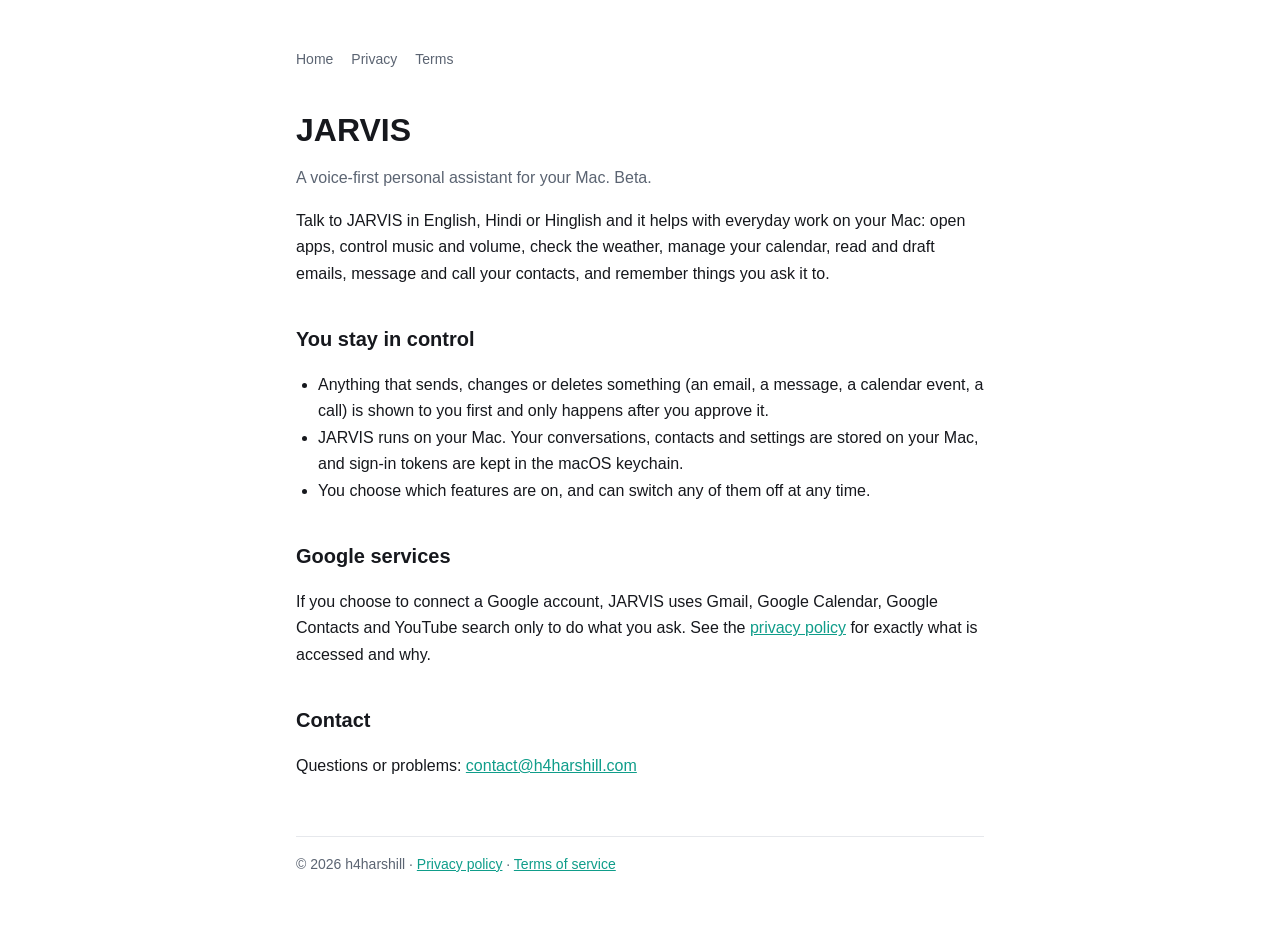
==== index.html @ 504633dd "Add files via upload" ====
<!doctype html>
<html lang="en">
<head>
  <meta charset="utf-8">
  <meta name="viewport" content="width=device-width, initial-scale=1">
  <title>JARVIS — voice assistant for Mac</title>
  <meta name="description" content="JARVIS is a voice-first personal assistant for macOS that speaks English, Hindi and Hinglish.">
  <link rel="stylesheet" href="style.css">
</head>
<body>
<main>
  <nav><a href="./">Home</a><a href="privacy.html">Privacy</a><a href="terms.html">Terms</a></nav>

  <h1>JARVIS</h1>
  <p class="muted">A voice-first personal assistant for your Mac. Beta.</p>

  <p>Talk to JARVIS in English, Hindi or Hinglish and it helps with everyday work on your
  Mac: open apps, control music and volume, check the weather, manage your calendar, read and
  draft emails, message and call your contacts, and remember things you ask it to.</p>

  <h2>You stay in control</h2>
  <ul>
    <li>Anything that sends, changes or deletes something (an email, a message, a calendar
      event, a call) is shown to you first and only happens after you approve it.</li>
    <li>JARVIS runs on your Mac. Your conversations, contacts and settings are stored on your
      Mac, and sign-in tokens are kept in the macOS keychain.</li>
    <li>You choose which features are on, and can switch any of them off at any time.</li>
  </ul>

  <h2>Google services</h2>
  <p>If you choose to connect a Google account, JARVIS uses Gmail, Google Calendar, Google
  Contacts and YouTube search only to do what you ask. See the
  <a href="privacy.html">privacy policy</a> for exactly what is accessed and why.</p>

  <h2>Contact</h2>
  <p>Questions or problems: <a href="mailto:contact@h4harshill.com">contact@h4harshill.com</a></p>

  <footer>© 2026 h4harshill · <a href="privacy.html">Privacy policy</a> · <a href="terms.html">Terms of service</a></footer>
</main>
</body>
</html>
---- style.css ----
:root {
  --bg: #ffffff;
  --text: #16181d;
  --muted: #5b6472;
  --line: #e6e8ec;
  --accent: #0f9d8a;
}
@media (prefers-color-scheme: dark) {
  :root {
    --bg: #0b0e13;
    --text: #e9eef6;
    --muted: #9aa7ba;
    --line: #1f2530;
    --accent: #5eead4;
  }
}
* { box-sizing: border-box; }
body {
  margin: 0;
  background: var(--bg);
  color: var(--text);
  font: 16px/1.65 -apple-system, BlinkMacSystemFont, "Segoe UI", Roboto, sans-serif;
}
main { max-width: 720px; margin: 0 auto; padding: 48px 16px 64px; }
nav { display: flex; gap: 18px; font-size: 14px; margin-bottom: 40px; }
nav a { color: var(--muted); text-decoration: none; }
nav a:hover, a { color: var(--accent); }
h1 { font-size: 32px; line-height: 1.2; margin: 0 0 8px; }
h2 { font-size: 20px; margin: 36px 0 8px; }
p, li { color: var(--text); }
.muted { color: var(--muted); }
ul { padding-left: 22px; }
footer { margin-top: 56px; padding-top: 16px; border-top: 1px solid var(--line); font-size: 14px; color: var(--muted); }
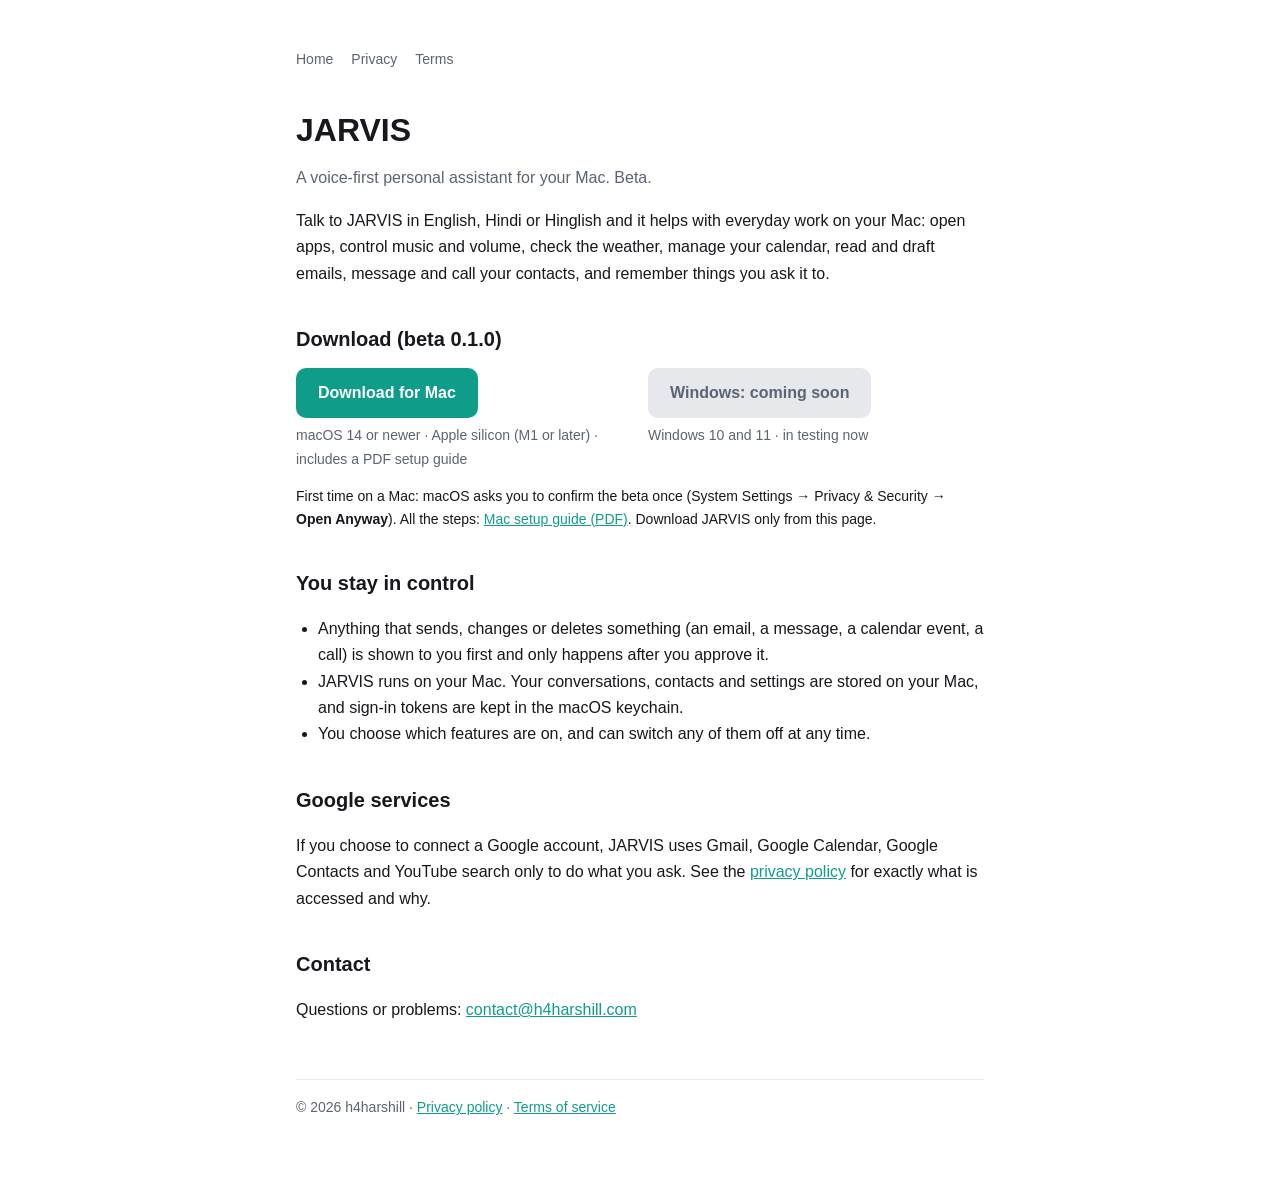
==== commit 3bbe6a47: "Download for Mac button and Mac setup guide" ====
--- a/index.html
+++ b/index.html
@@ -3,8 +3,8 @@
 <head>
   <meta charset="utf-8">
   <meta name="viewport" content="width=device-width, initial-scale=1">
-  <title>JARVIS — voice assistant for Mac</title>
-  <meta name="description" content="JARVIS is a voice-first personal assistant for macOS that speaks English, Hindi and Hinglish.">
+  <title>JARVIS — voice assistant for your computer</title>
+  <meta name="description" content="JARVIS is a voice-first personal assistant for Mac (Windows soon) that speaks English, Hindi and Hinglish.">
   <link rel="stylesheet" href="style.css">
 </head>
 <body>
@@ -17,6 +17,21 @@
   <p>Talk to JARVIS in English, Hindi or Hinglish and it helps with everyday work on your
   Mac: open apps, control music and volume, check the weather, manage your calendar, read and
   draft emails, message and call your contacts, and remember things you ask it to.</p>
+
+  <h2 id="download">Download (beta 0.1.0)</h2>
+  <div class="downloads">
+    <div class="dl">
+      <a class="button" href="https://github.com/h4harshill/jarvis/releases/download/v0.1.0/JARVIS-0.1.0-Mac.zip">Download for Mac</a>
+      <p class="muted small">macOS 14 or newer · Apple silicon (M1 or later) · includes a PDF setup guide</p>
+    </div>
+    <div class="dl">
+      <span class="button disabled">Windows: coming soon</span>
+      <p class="muted small">Windows 10 and 11 · in testing now</p>
+    </div>
+  </div>
+  <p class="small">First time on a Mac: macOS asks you to confirm the beta once (System Settings →
+  Privacy &amp; Security → <b>Open Anyway</b>). All the steps:
+  <a href="setup-guide-mac.pdf">Mac setup guide (PDF)</a>. Download JARVIS only from this page.</p>
 
   <h2>You stay in control</h2>
   <ul>
--- a/style.css
+++ b/style.css
@@ -31,3 +31,11 @@
 .muted { color: var(--muted); }
 ul { padding-left: 22px; }
 footer { margin-top: 56px; padding-top: 16px; border-top: 1px solid var(--line); font-size: 14px; color: var(--muted); }
+.small { font-size: 14px; }
+.downloads { display: flex; flex-wrap: wrap; gap: 16px; margin: 12px 0; }
+.dl { flex: 1 1 260px; }
+.button { display: inline-block; padding: 12px 22px; border-radius: 10px; background: var(--accent);
+  color: var(--bg) !important; font-weight: 600; text-decoration: none; }
+.button:hover { filter: brightness(1.08); }
+.button.disabled { background: var(--line); color: var(--muted) !important; cursor: default; filter: none; }
+.dl p { margin: 6px 0 0; }
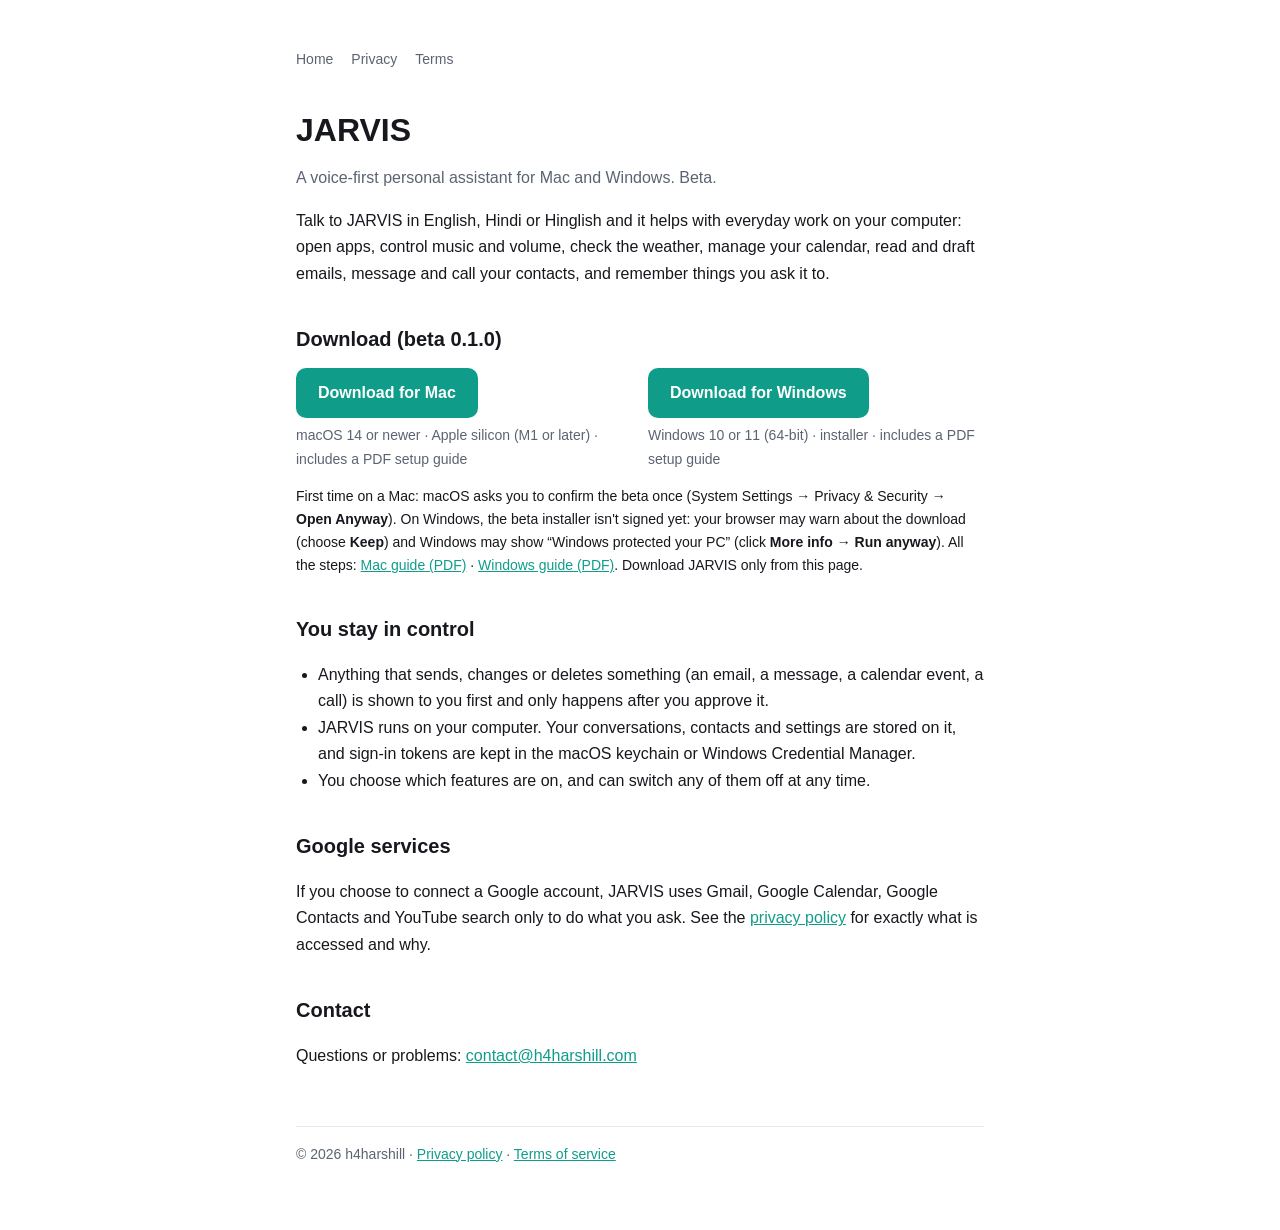
==== commit 25e48e31: "Download for Windows, Windows guide; privacy and terms cover Windows" ====
--- a/index.html
+++ b/index.html
@@ -4,7 +4,7 @@
   <meta charset="utf-8">
   <meta name="viewport" content="width=device-width, initial-scale=1">
   <title>JARVIS — voice assistant for your computer</title>
-  <meta name="description" content="JARVIS is a voice-first personal assistant for Mac (Windows soon) that speaks English, Hindi and Hinglish.">
+  <meta name="description" content="JARVIS is a voice-first personal assistant for Mac and Windows that speaks English, Hindi and Hinglish.">
   <link rel="stylesheet" href="style.css">
 </head>
 <body>
@@ -12,10 +12,10 @@
   <nav><a href="./">Home</a><a href="privacy.html">Privacy</a><a href="terms.html">Terms</a></nav>
 
   <h1>JARVIS</h1>
-  <p class="muted">A voice-first personal assistant for your Mac. Beta.</p>
+  <p class="muted">A voice-first personal assistant for Mac and Windows. Beta.</p>
 
   <p>Talk to JARVIS in English, Hindi or Hinglish and it helps with everyday work on your
-  Mac: open apps, control music and volume, check the weather, manage your calendar, read and
+  computer: open apps, control music and volume, check the weather, manage your calendar, read and
   draft emails, message and call your contacts, and remember things you ask it to.</p>
 
   <h2 id="download">Download (beta 0.1.0)</h2>
@@ -25,20 +25,23 @@
       <p class="muted small">macOS 14 or newer · Apple silicon (M1 or later) · includes a PDF setup guide</p>
     </div>
     <div class="dl">
-      <span class="button disabled">Windows: coming soon</span>
-      <p class="muted small">Windows 10 and 11 · in testing now</p>
+      <a class="button" href="https://github.com/h4harshill/jarvis/releases/download/v0.1.0/JARVIS-0.1.0-Windows.zip">Download for Windows</a>
+      <p class="muted small">Windows 10 or 11 (64-bit) · installer · includes a PDF setup guide</p>
     </div>
   </div>
   <p class="small">First time on a Mac: macOS asks you to confirm the beta once (System Settings →
-  Privacy &amp; Security → <b>Open Anyway</b>). All the steps:
-  <a href="setup-guide-mac.pdf">Mac setup guide (PDF)</a>. Download JARVIS only from this page.</p>
+  Privacy &amp; Security → <b>Open Anyway</b>). On Windows, the beta installer isn't signed yet:
+  your browser may warn about the download (choose <b>Keep</b>) and Windows may show “Windows
+  protected your PC” (click <b>More info → Run anyway</b>). All the steps:
+  <a href="setup-guide-mac.pdf">Mac guide (PDF)</a> · <a href="setup-guide-windows.pdf">Windows guide (PDF)</a>.
+  Download JARVIS only from this page.</p>
 
   <h2>You stay in control</h2>
   <ul>
     <li>Anything that sends, changes or deletes something (an email, a message, a calendar
       event, a call) is shown to you first and only happens after you approve it.</li>
-    <li>JARVIS runs on your Mac. Your conversations, contacts and settings are stored on your
-      Mac, and sign-in tokens are kept in the macOS keychain.</li>
+    <li>JARVIS runs on your computer. Your conversations, contacts and settings are stored on it,
+      and sign-in tokens are kept in the macOS keychain or Windows Credential Manager.</li>
     <li>You choose which features are on, and can switch any of them off at any time.</li>
   </ul>
 
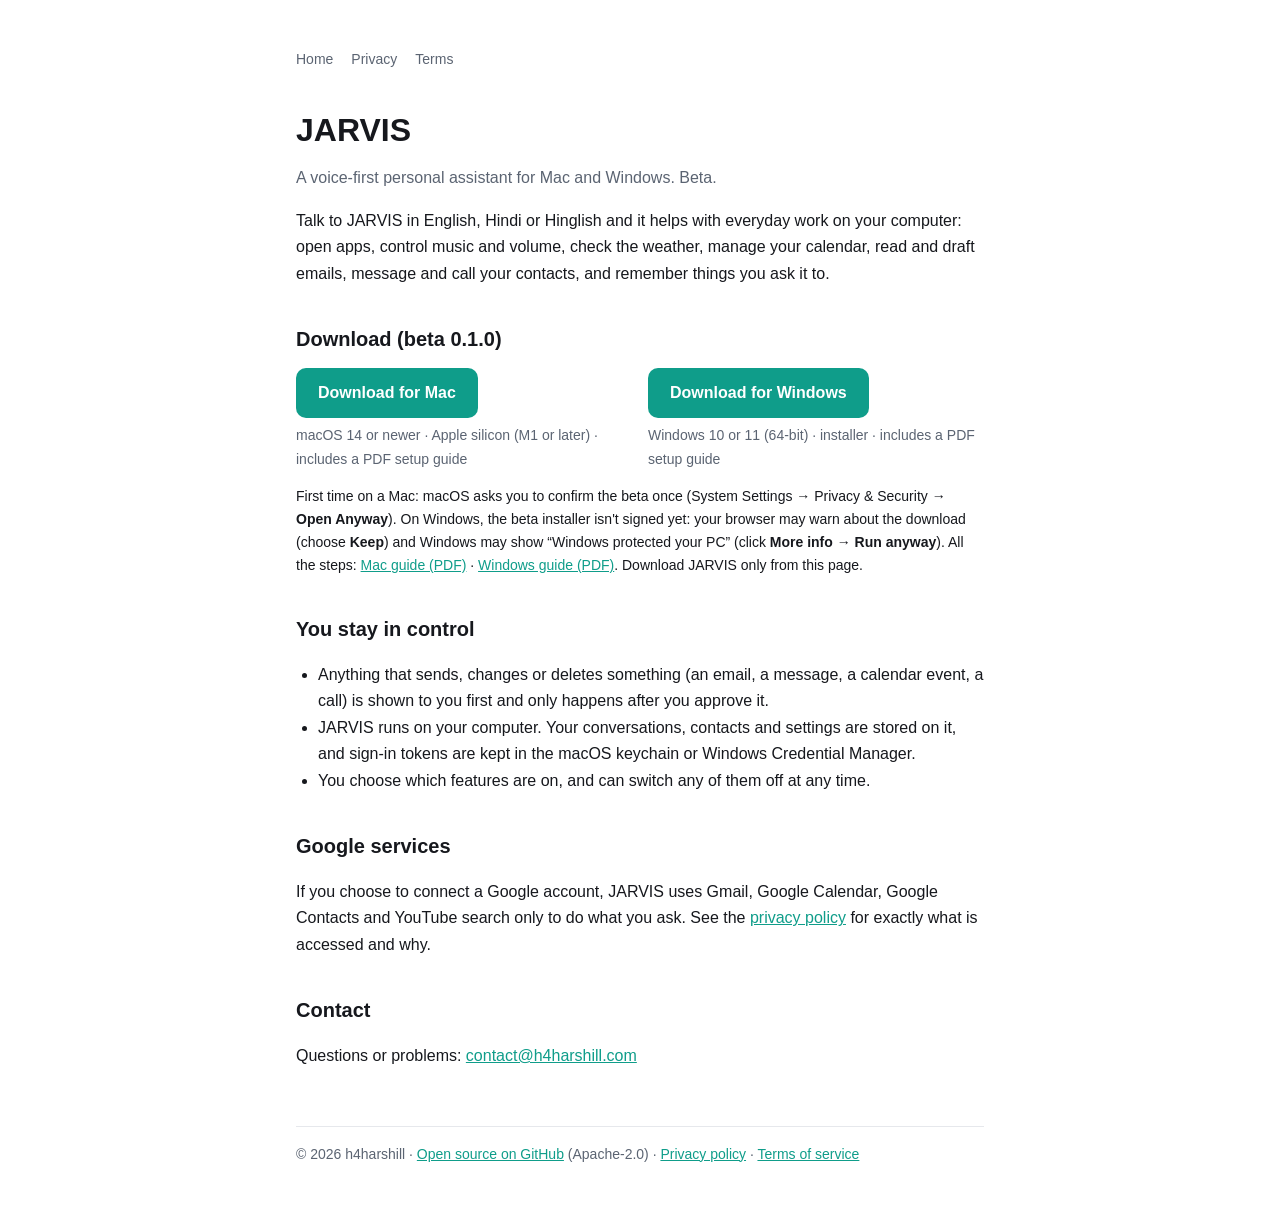
==== commit a9245a27: "Link to the open-source code on GitHub" ====
--- a/index.html
+++ b/index.html
@@ -53,7 +53,7 @@
   <h2>Contact</h2>
   <p>Questions or problems: <a href="mailto:contact@h4harshill.com">contact@h4harshill.com</a></p>
 
-  <footer>© 2026 h4harshill · <a href="privacy.html">Privacy policy</a> · <a href="terms.html">Terms of service</a></footer>
+  <footer>© 2026 h4harshill · <a href="https://github.com/h4harshill/jarvis-assistant">Open source on GitHub</a> (Apache-2.0) · <a href="privacy.html">Privacy policy</a> · <a href="terms.html">Terms of service</a></footer>
 </main>
 </body>
 </html>
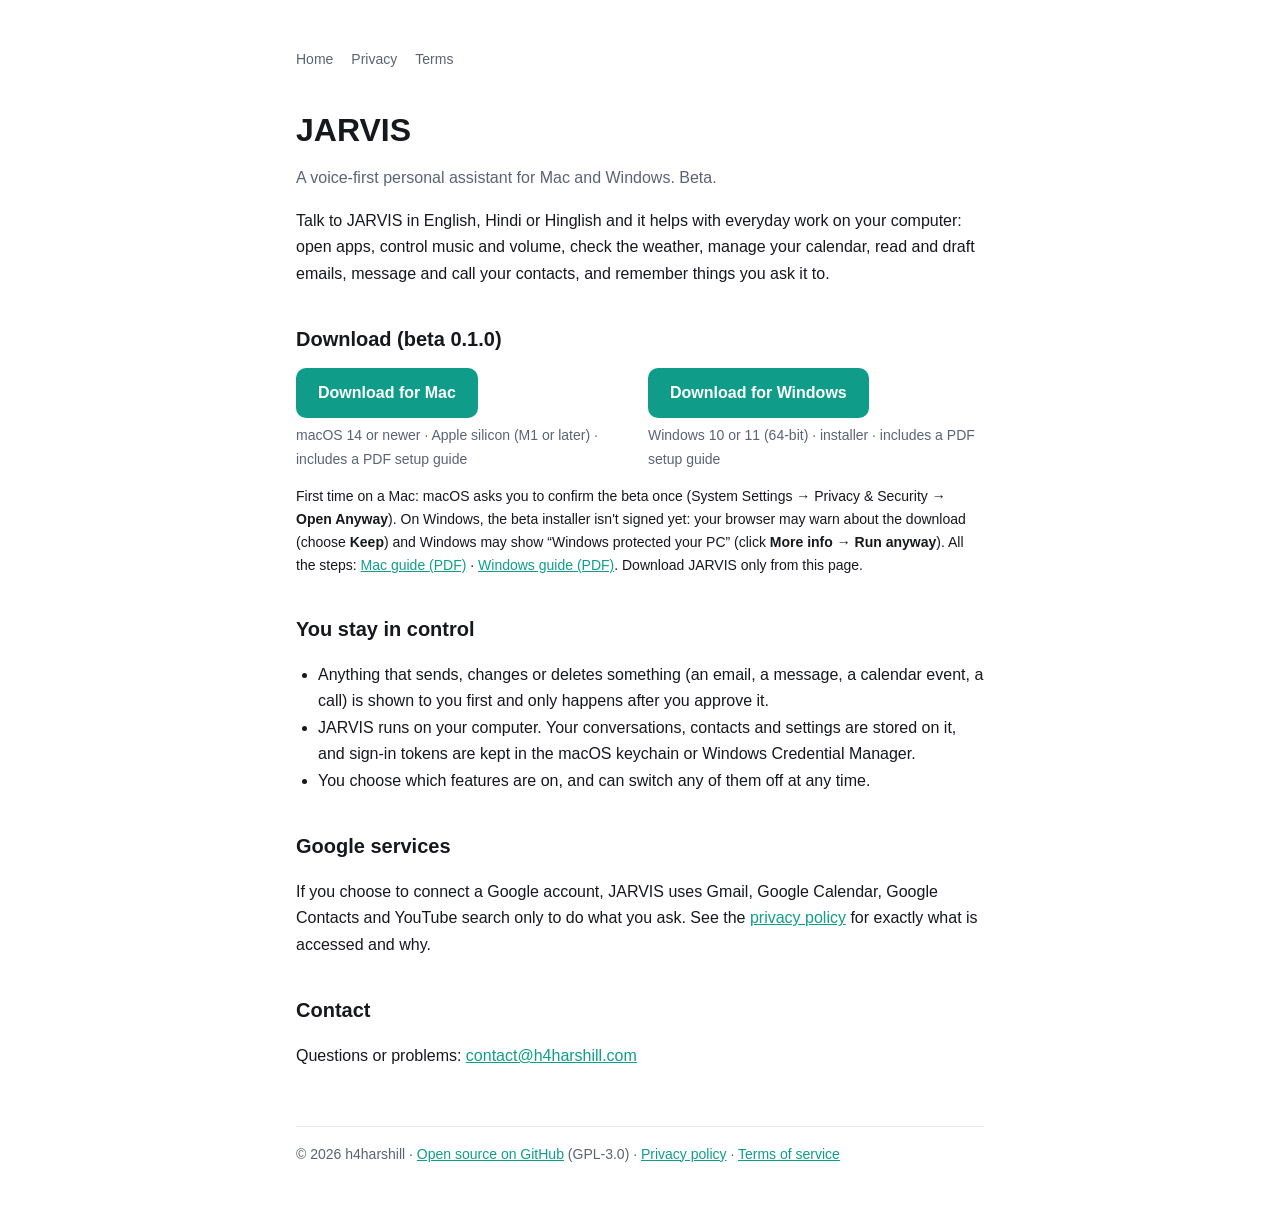
==== commit d436ac3a: "Footer: the code is GPL-3.0" ====
--- a/index.html
+++ b/index.html
@@ -53,7 +53,7 @@
   <h2>Contact</h2>
   <p>Questions or problems: <a href="mailto:contact@h4harshill.com">contact@h4harshill.com</a></p>
 
-  <footer>© 2026 h4harshill · <a href="https://github.com/h4harshill/jarvis-assistant">Open source on GitHub</a> (Apache-2.0) · <a href="privacy.html">Privacy policy</a> · <a href="terms.html">Terms of service</a></footer>
+  <footer>© 2026 h4harshill · <a href="https://github.com/h4harshill/jarvis-assistant">Open source on GitHub</a> (GPL-3.0) · <a href="privacy.html">Privacy policy</a> · <a href="terms.html">Terms of service</a></footer>
 </main>
 </body>
 </html>
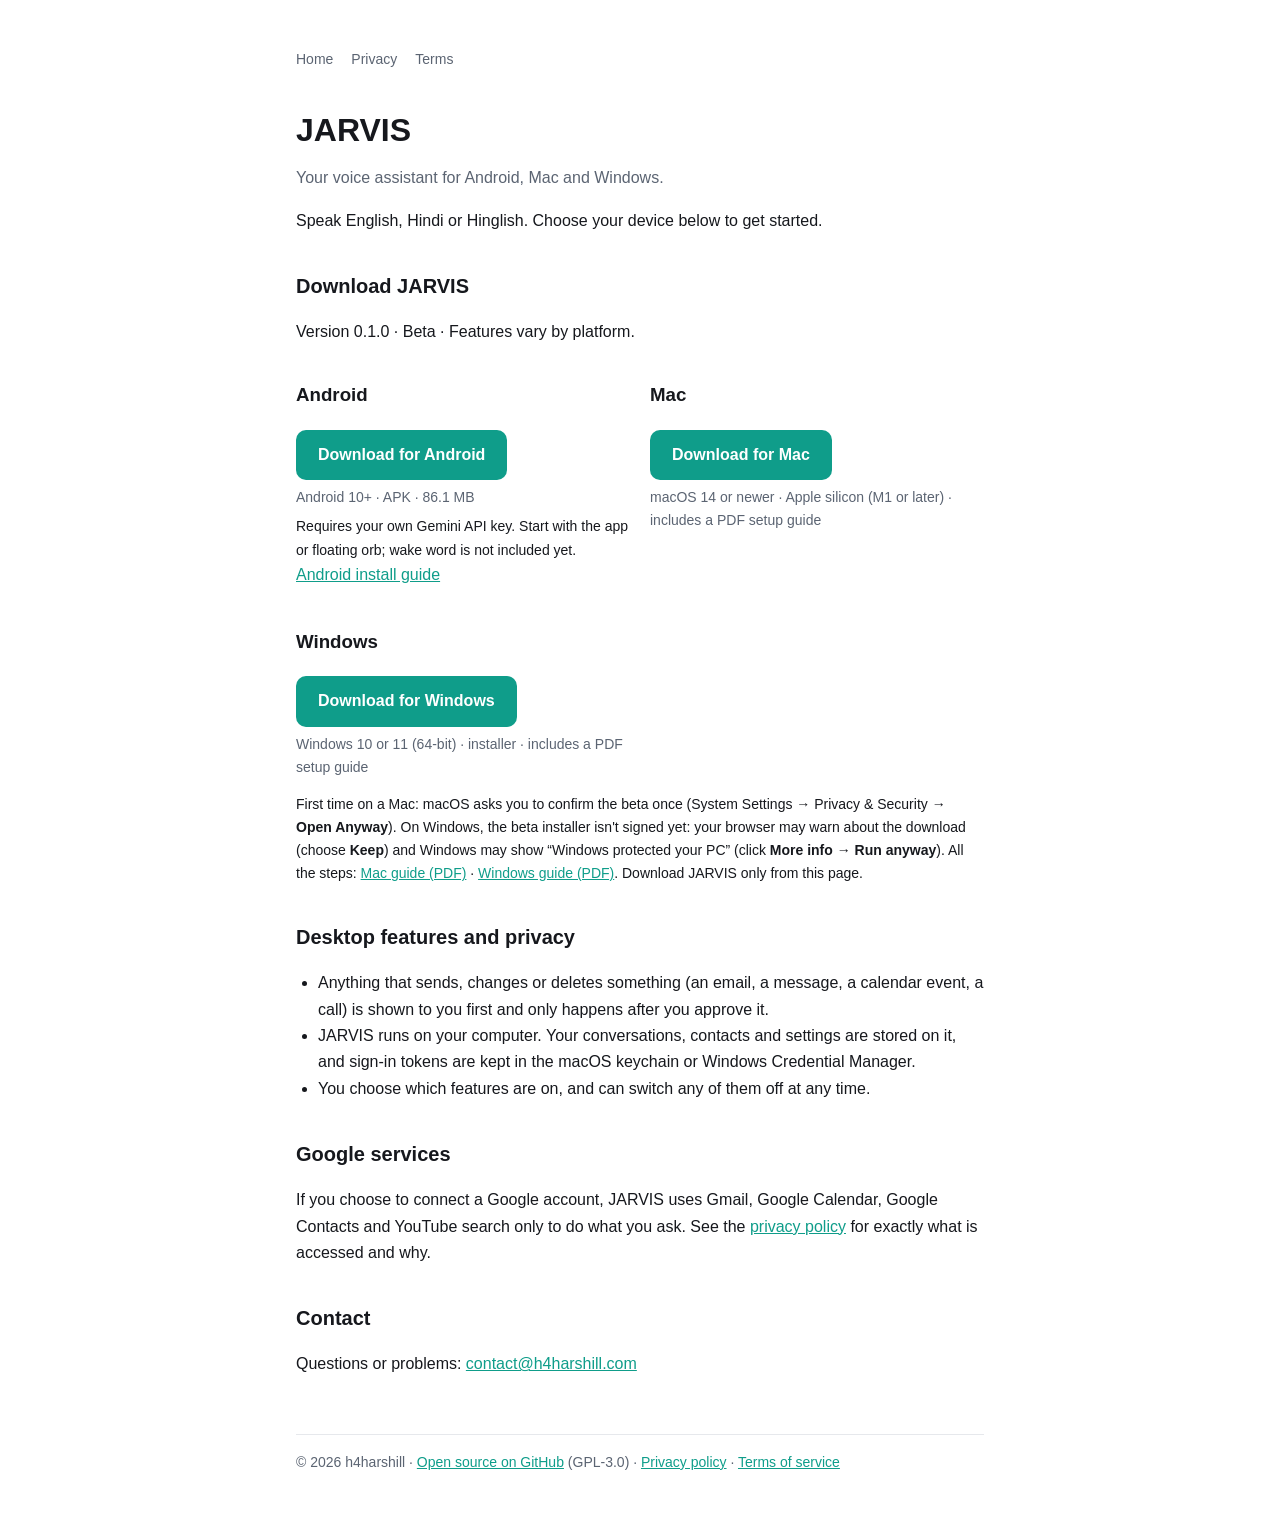
==== commit 50d5be05: "Make Android, Mac and Windows downloads easy to find" ====
--- a/index.html
+++ b/index.html
@@ -3,8 +3,8 @@
 <head>
   <meta charset="utf-8">
   <meta name="viewport" content="width=device-width, initial-scale=1">
-  <title>JARVIS — voice assistant for your computer</title>
-  <meta name="description" content="JARVIS is a voice-first personal assistant for Mac and Windows that speaks English, Hindi and Hinglish.">
+  <title>Download JARVIS for Android, Mac & Windows</title>
+  <meta name="description" content="Download JARVIS for Android, Mac and Windows. Speak English, Hindi or Hinglish.">
   <link rel="stylesheet" href="style.css">
 </head>
 <body>
@@ -12,19 +12,27 @@
   <nav><a href="./">Home</a><a href="privacy.html">Privacy</a><a href="terms.html">Terms</a></nav>
 
   <h1>JARVIS</h1>
-  <p class="muted">A voice-first personal assistant for Mac and Windows. Beta.</p>
+  <p class="muted">Your voice assistant for Android, Mac and Windows.</p>
 
-  <p>Talk to JARVIS in English, Hindi or Hinglish and it helps with everyday work on your
-  computer: open apps, control music and volume, check the weather, manage your calendar, read and
-  draft emails, message and call your contacts, and remember things you ask it to.</p>
+  <p>Speak English, Hindi or Hinglish. Choose your device below to get started.</p>
 
-  <h2 id="download">Download (beta 0.1.0)</h2>
-  <div class="downloads">
+  <h2 id="download">Download JARVIS</h2>
+  <p>Version 0.1.0 · Beta · Features vary by platform.</p>
+  <div class="downloads" style="display:grid;grid-template-columns:repeat(auto-fit,minmax(220px,1fr));gap:20px">
     <div class="dl">
+      <h3>Android</h3>
+      <a class="button" href="https://github.com/h4harshill/jarvis-android/releases/download/v0.1.0/JARVIS-0.1.0-Android.apk">Download for Android</a>
+      <p class="muted small">Android 10+ · APK · 86.1 MB</p>
+      <p class="small">Requires your own Gemini API key. Start with the app or floating orb; wake word is not included yet.</p>
+      <a href="https://github.com/h4harshill/jarvis-android/blob/main/INSTALL.md">Android install guide</a>
+    </div>
+    <div class="dl">
+      <h3>Mac</h3>
       <a class="button" href="https://github.com/h4harshill/jarvis/releases/download/v0.1.0/JARVIS-0.1.0-Mac.zip">Download for Mac</a>
       <p class="muted small">macOS 14 or newer · Apple silicon (M1 or later) · includes a PDF setup guide</p>
     </div>
     <div class="dl">
+      <h3>Windows</h3>
       <a class="button" href="https://github.com/h4harshill/jarvis/releases/download/v0.1.0/JARVIS-0.1.0-Windows.zip">Download for Windows</a>
       <p class="muted small">Windows 10 or 11 (64-bit) · installer · includes a PDF setup guide</p>
     </div>
@@ -36,7 +44,7 @@
   <a href="setup-guide-mac.pdf">Mac guide (PDF)</a> · <a href="setup-guide-windows.pdf">Windows guide (PDF)</a>.
   Download JARVIS only from this page.</p>
 
-  <h2>You stay in control</h2>
+  <h2>Desktop features and privacy</h2>
   <ul>
     <li>Anything that sends, changes or deletes something (an email, a message, a calendar
       event, a call) is shown to you first and only happens after you approve it.</li>
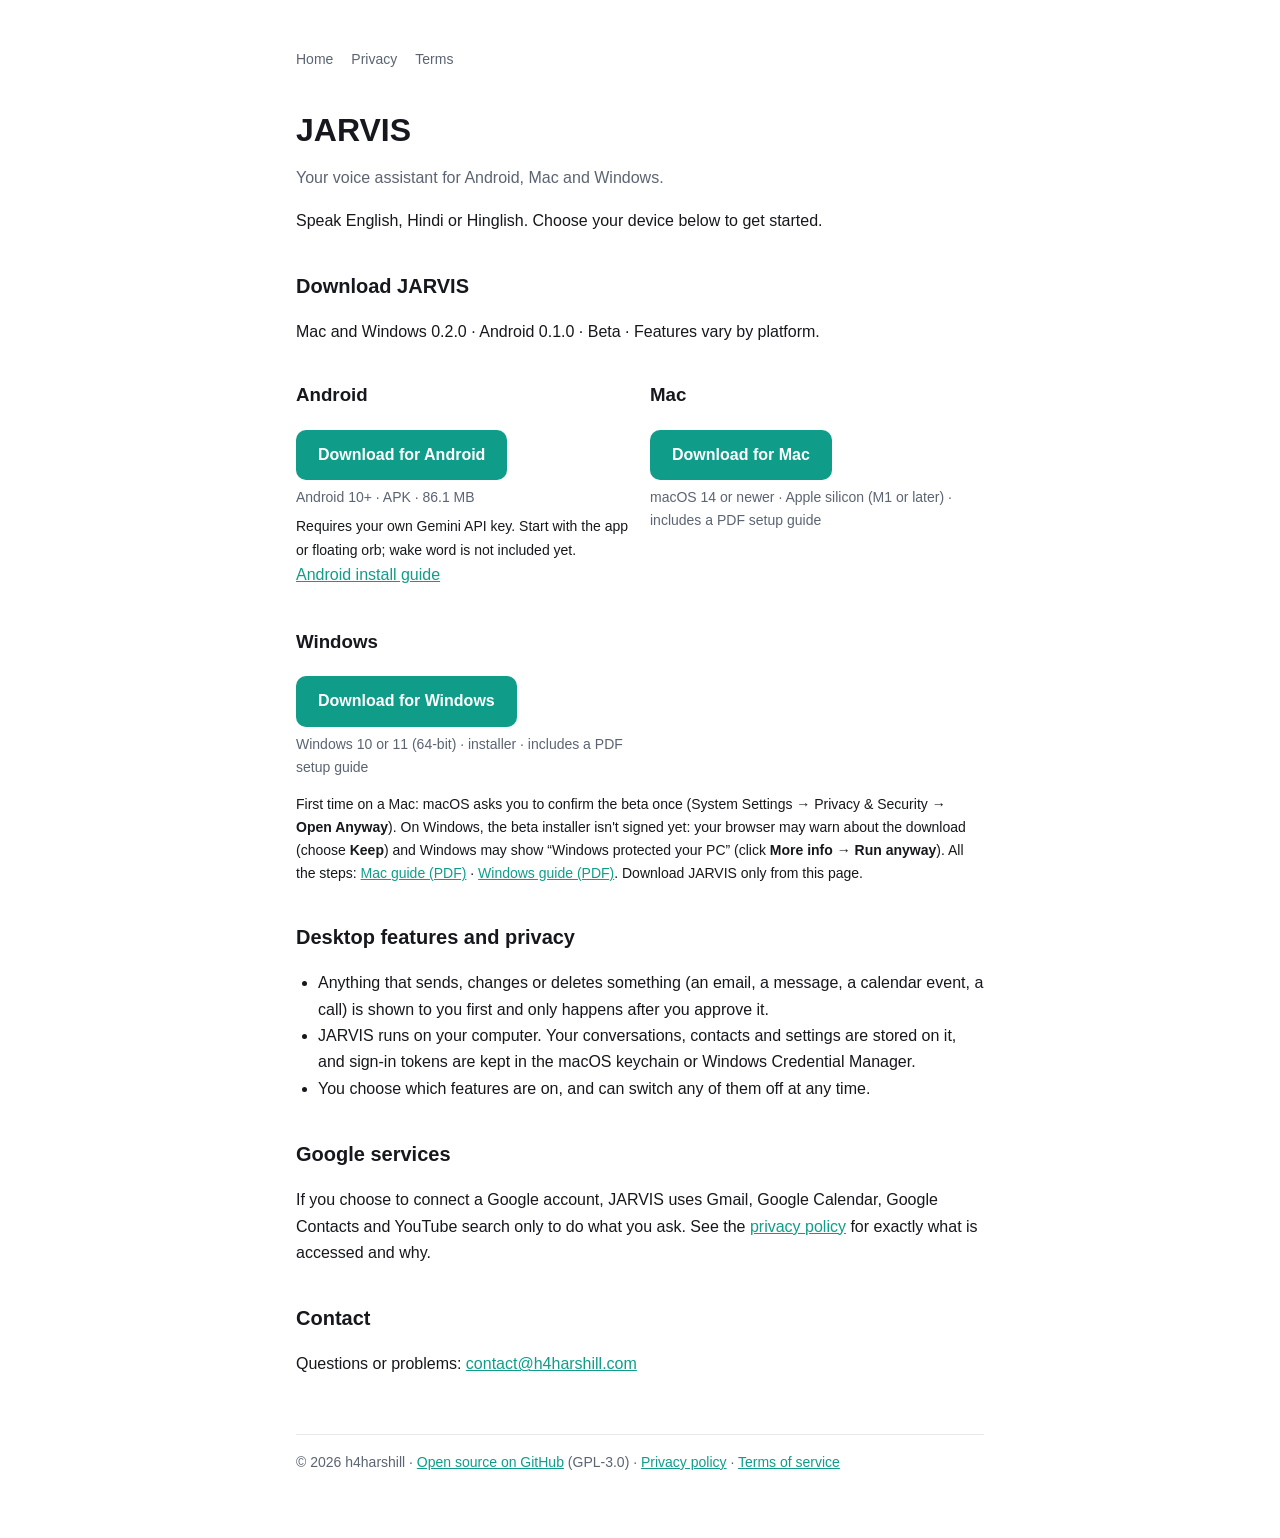
==== commit 54ff88f9: "JARVIS 0.2.0: downloads and signed update feed" ====
--- a/index.html
+++ b/index.html
@@ -17,7 +17,7 @@
   <p>Speak English, Hindi or Hinglish. Choose your device below to get started.</p>
 
   <h2 id="download">Download JARVIS</h2>
-  <p>Version 0.1.0 · Beta · Features vary by platform.</p>
+  <p>Mac and Windows 0.2.0 · Android 0.1.0 · Beta · Features vary by platform.</p>
   <div class="downloads" style="display:grid;grid-template-columns:repeat(auto-fit,minmax(220px,1fr));gap:20px">
     <div class="dl">
       <h3>Android</h3>
@@ -28,12 +28,12 @@
     </div>
     <div class="dl">
       <h3>Mac</h3>
-      <a class="button" href="https://github.com/h4harshill/jarvis/releases/download/v0.1.0/JARVIS-0.1.0-Mac.zip">Download for Mac</a>
+      <a class="button" href="https://github.com/h4harshill/jarvis/releases/download/v0.2.0/JARVIS-0.2.0-Mac.zip">Download for Mac</a>
       <p class="muted small">macOS 14 or newer · Apple silicon (M1 or later) · includes a PDF setup guide</p>
     </div>
     <div class="dl">
       <h3>Windows</h3>
-      <a class="button" href="https://github.com/h4harshill/jarvis/releases/download/v0.1.0/JARVIS-0.1.0-Windows.zip">Download for Windows</a>
+      <a class="button" href="https://github.com/h4harshill/jarvis/releases/download/v0.2.0/JARVIS-0.2.0-Windows.zip">Download for Windows</a>
       <p class="muted small">Windows 10 or 11 (64-bit) · installer · includes a PDF setup guide</p>
     </div>
   </div>
